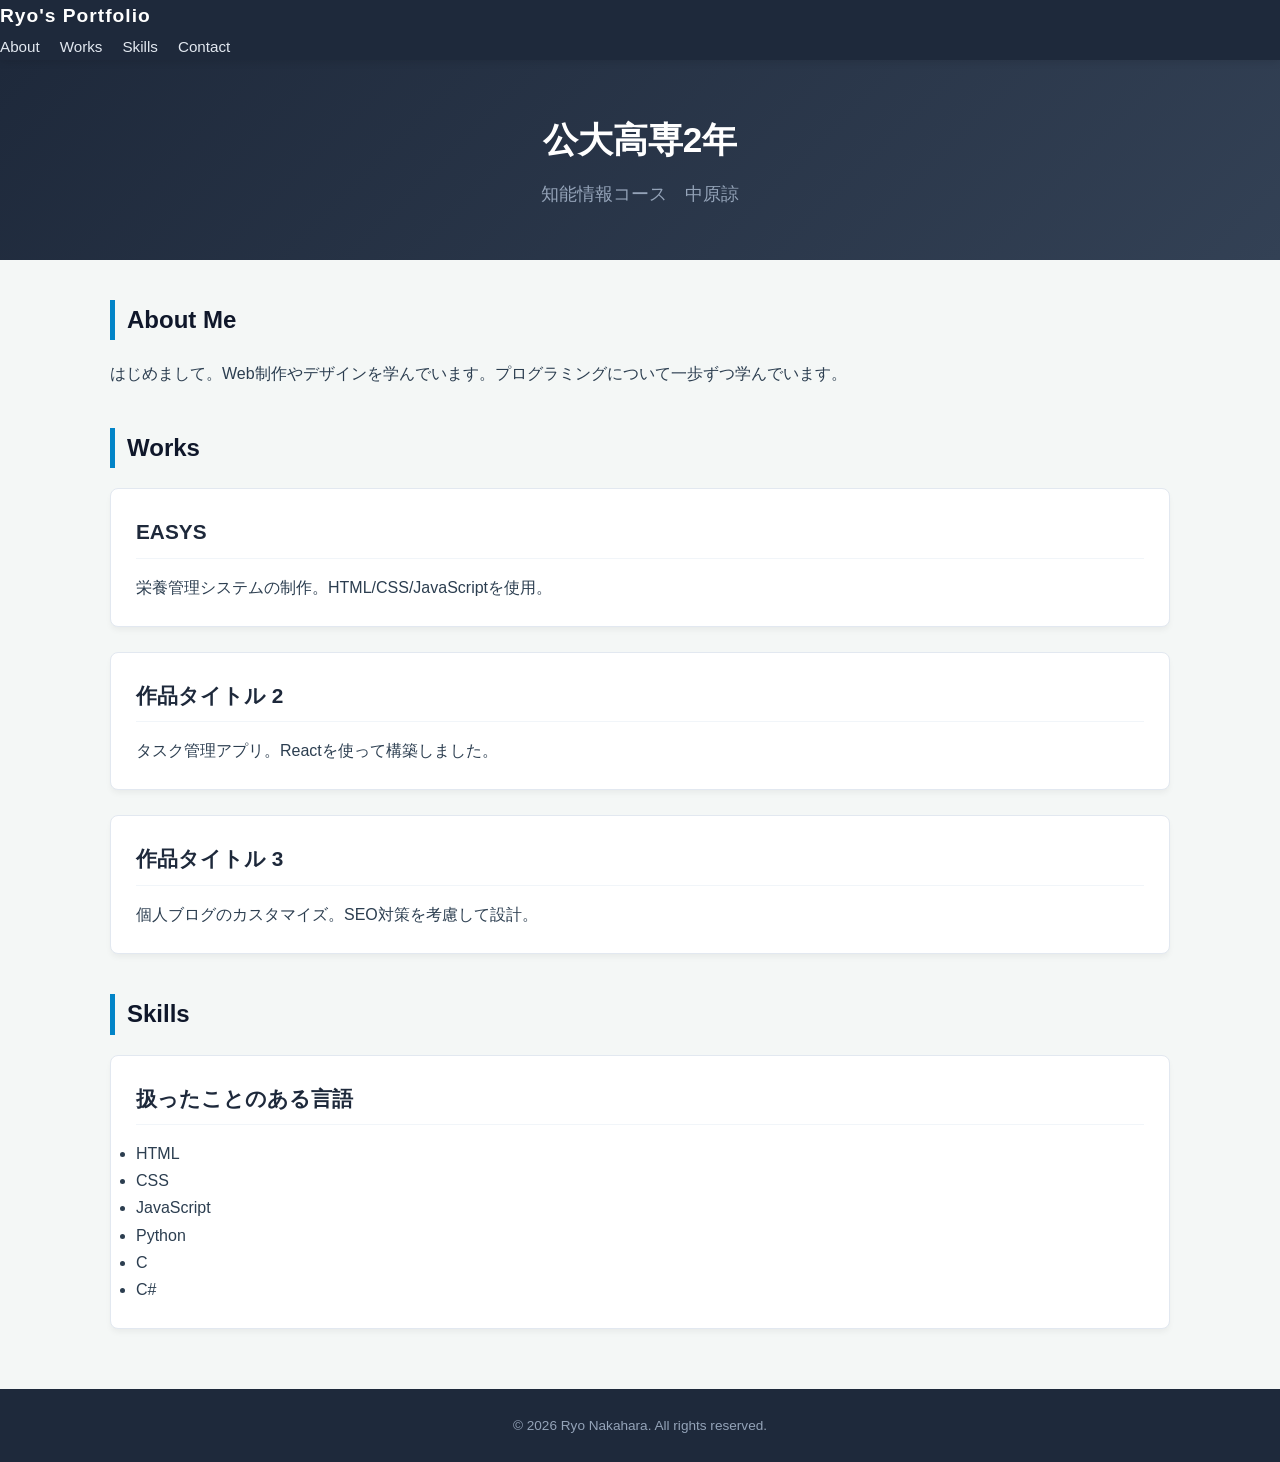
==== portfolio.html @ 04381185 "update contact" ====
<!DOCTYPE html>
<html lang="ja">
<head>
    <meta charset="UTF-8">
    <meta name="viewport" content="width=device-width, initial-scale=1.0">
    <title>中原　諒 - Portfolio</title>
    <link rel="stylesheet" href="style.css">
</head>
<body>

    <!-- ヘッダー / ナビゲーション -->
    <header>
        <div class="logo">Ryo's Portfolio</div>
        <nav>
            <ul>
                <li><a href="#about">About</a></li>
                <li><a href="#works">Works</a></li>
                <li><a href="#skills">Skills</a></li>
                <li><a href="#contact">Contact</a></li>
            </ul>
        </nav>
    </header>

    <!-- メインビジュアル -->
    <section class="hero">
        <h1>公大高専2年</h1>
        <p>知能情報コース　中原諒</p>
    </section>

    <!-- 自己紹介 (About) -->
    <section id="about" class="section">
        <h2>About Me</h2>
        <div class="about-content">
            <p>はじめまして。Web制作やデザインを学んでいます。プログラミングについて一歩ずつ学んでいます。</p>
        </div>
    </section>

    <!-- 実績・作品 (Works) -->
    <section id="works" class="section">
        <h2>Works</h2>
        <div class="grid">
            <div class="card">
                <div class="card-img"></div>
                <h3>EASYS</h3>
                <p>栄養管理システムの制作。HTML/CSS/JavaScriptを使用。</p>
            </div>
            <div class="card">
                <div class="card-img"></div>
                <h3>作品タイトル 2</h3>
                <p>タスク管理アプリ。Reactを使って構築しました。</p>
            </div>
            <div class="card">
                <div class="card-img"></div>
                <h3>作品タイトル 3</h3>
                <p>個人ブログのカスタマイズ。SEO対策を考慮して設計。</p>
            </div>
        </div>
    </section>

    <!-- スキル (Skills) -->
    <section id="skills" class="section">
        <h2>Skills</h2>
        <div class="card">
            <h3>扱ったことのある言語</h3>
            <ul class="skills-list">
                <li>HTML</li>
                <li>CSS</li>
                <li>JavaScript</li>
                <li>Python</li>
                <li>C</li>
                <li>C#</li>
            </ul>
        </div>
    </section>


    <!-- フッター -->
    <footer>
        <p>&copy; 2026  Ryo Nakahara. All rights reserved.</p>
    </footer>

</body>
</html>
---- style.css ----
/* 全体初期化と基本設定 */
* {
    margin: 0;
    padding: 0;
    box-sizing: border-box;
}

body {
    font-family: -apple-system, BlinkMacSystemFont, "Segoe UI", Roboto, "Helvetica Neue", Arial, sans-serif;
    line-height: 1.7;
    color: #2c3e50;
    background-color: #f4f7f6;
}

a {
    color: #0066cc;
    text-decoration: none;
}

a:hover {
    text-decoration: underline;
}

/* ヘッダー */
header {
    background-color: #1e293b;
    color: #ffffff;
    position: sticky;
    top: 0;
    z-index: 100;
    box-shadow: 0 2px 8px rgba(0,0,0,0.1);
}

.header-inner {
    max-width: 1100px;
    margin: 0 auto;
    padding: 15px 20px;
    display: flex;
    justify-content: space-between;
    align-items: center;
}

.logo {
    font-size: 1.2rem;
    font-weight: bold;
    letter-spacing: 1px;
}

nav ul {
    display: flex;
    list-style: none;
    gap: 20px;
}

nav a {
    color: #e2e8f0;
    font-size: 0.95rem;
    font-weight: 500;
}

nav a:hover {
    color: #38bdf8;
    text-decoration: none;
}

/* ヒーローセクション */
.hero {
    background: linear-gradient(135deg, #1e293b, #334155);
    color: #ffffff;
    text-align: center;
    padding: 50px 20px;
}

.hero h1 {
    font-size: 2.2rem;
    margin-bottom: 10px;
}

.hero p {
    font-size: 1.1rem;
    color: #94a3b8;
}

/* セクション設定 */
.section {
    max-width: 1100px;
    margin: 40px auto;
    padding: 0 20px;
}

.section h2 {
    font-size: 1.5rem;
    color: #0f172a;
    border-left: 5px solid #0284c7;
    padding-left: 12px;
    margin-bottom: 20px;
}

.section-intro {
    margin-bottom: 20px;
    color: #64748b;
}

/* カードスタイル */
.card {
    background: #ffffff;
    border-radius: 8px;
    padding: 25px;
    margin-bottom: 25px;
    border: 1px solid #e2e8f0;
    box-shadow: 0 4px 6px -1px rgba(0, 0, 0, 0.05);
}

.card h3 {
    font-size: 1.3rem;
    color: #1e293b;
    margin-bottom: 15px;
    border-bottom: 1px solid #f1f5f9;
    padding-bottom: 8px;
}

.card h4 {
    font-size: 1.05rem;
    color: #334155;
    margin: 15px 0 8px 0;
}

/* プロフィール */
.profile-card ul {
    list-style: none;
    margin-bottom: 15px;
}

.profile-card li {
    margin-bottom: 8px;
}

/* 補足ボックス */
.link-box, .role-box, .description-box {
    background-color: #f8fafc;
    border: 1px solid #e2e8f0;
    border-radius: 6px;
    padding: 12px 16px;
    margin-bottom: 15px;
}

/* 画像ギャラリー (4枚グリッド) */
.image-grid {
    display: grid;
    grid-template-columns: repeat(auto-fit, minmax(220px, 1fr));
    gap: 15px;
    margin-top: 15px;
}

.image-item {
    background-color: #f8fafc;
    border: 1px solid #e2e8f0;
    border-radius: 6px;
    overflow: hidden;
    text-align: center;
}

.image-item img {
    width: 100%;
    height: 150px;
    object-fit: cover;
    display: block;
    background-color: #cbd5e1;
}

.caption {
    font-size: 0.85rem;
    color: #475569;
    padding: 8px 5px;
    background-color: #ffffff;
}

/* スキルテーブル */
.skill-table {
    width: 100%;
    border-collapse: collapse;
    margin-top: 10px;
}

.skill-table th, .skill-table td {
    border: 1px solid #e2e8f0;
    padding: 10px 12px;
    text-align: left;
    font-size: 0.95rem;
}

.skill-table th {
    background-color: #f1f5f9;
    color: #334155;
    font-weight: 600;
}

.skill-table td strong {
    color: #0f172a;
}

/* フッター */
footer {
    text-align: center;
    padding: 25px;
    background-color: #1e293b;
    color: #94a3b8;
    font-size: 0.85rem;
    margin-top: 60px;
}

/* レスポンシブ調整（スマホ対応） */
@media (max-width: 640px) {
    .header-inner {
        flex-direction: column;
        gap: 10px;
    }
    .skill-table th, .skill-table td {
        display: block;
        width: 100%;
    }
    .skill-table tr {
        margin-bottom: 15px;
        display: block;
        border-bottom: 2px solid #cbd5e1;
    }
}
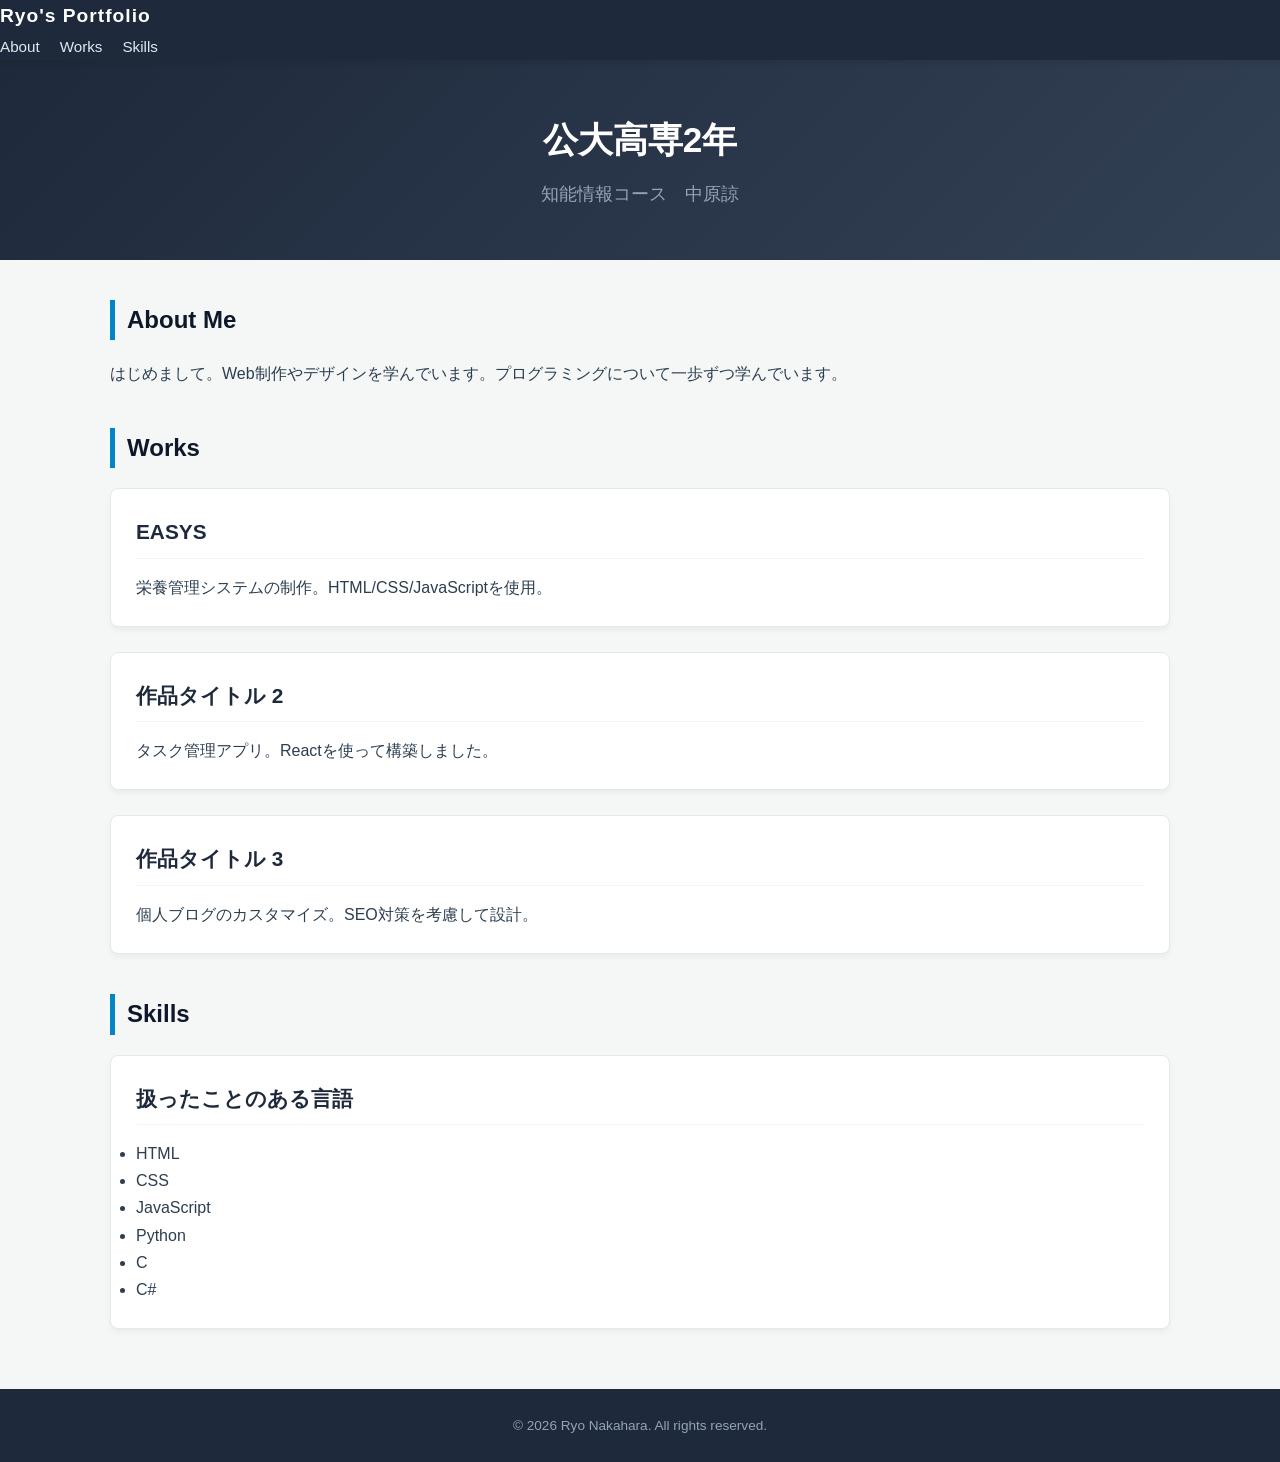
==== commit ff07dce5: "update" ====
--- a/portfolio.html
+++ b/portfolio.html
@@ -16,7 +16,6 @@
                 <li><a href="#about">About</a></li>
                 <li><a href="#works">Works</a></li>
                 <li><a href="#skills">Skills</a></li>
-                <li><a href="#contact">Contact</a></li>
             </ul>
         </nav>
     </header>
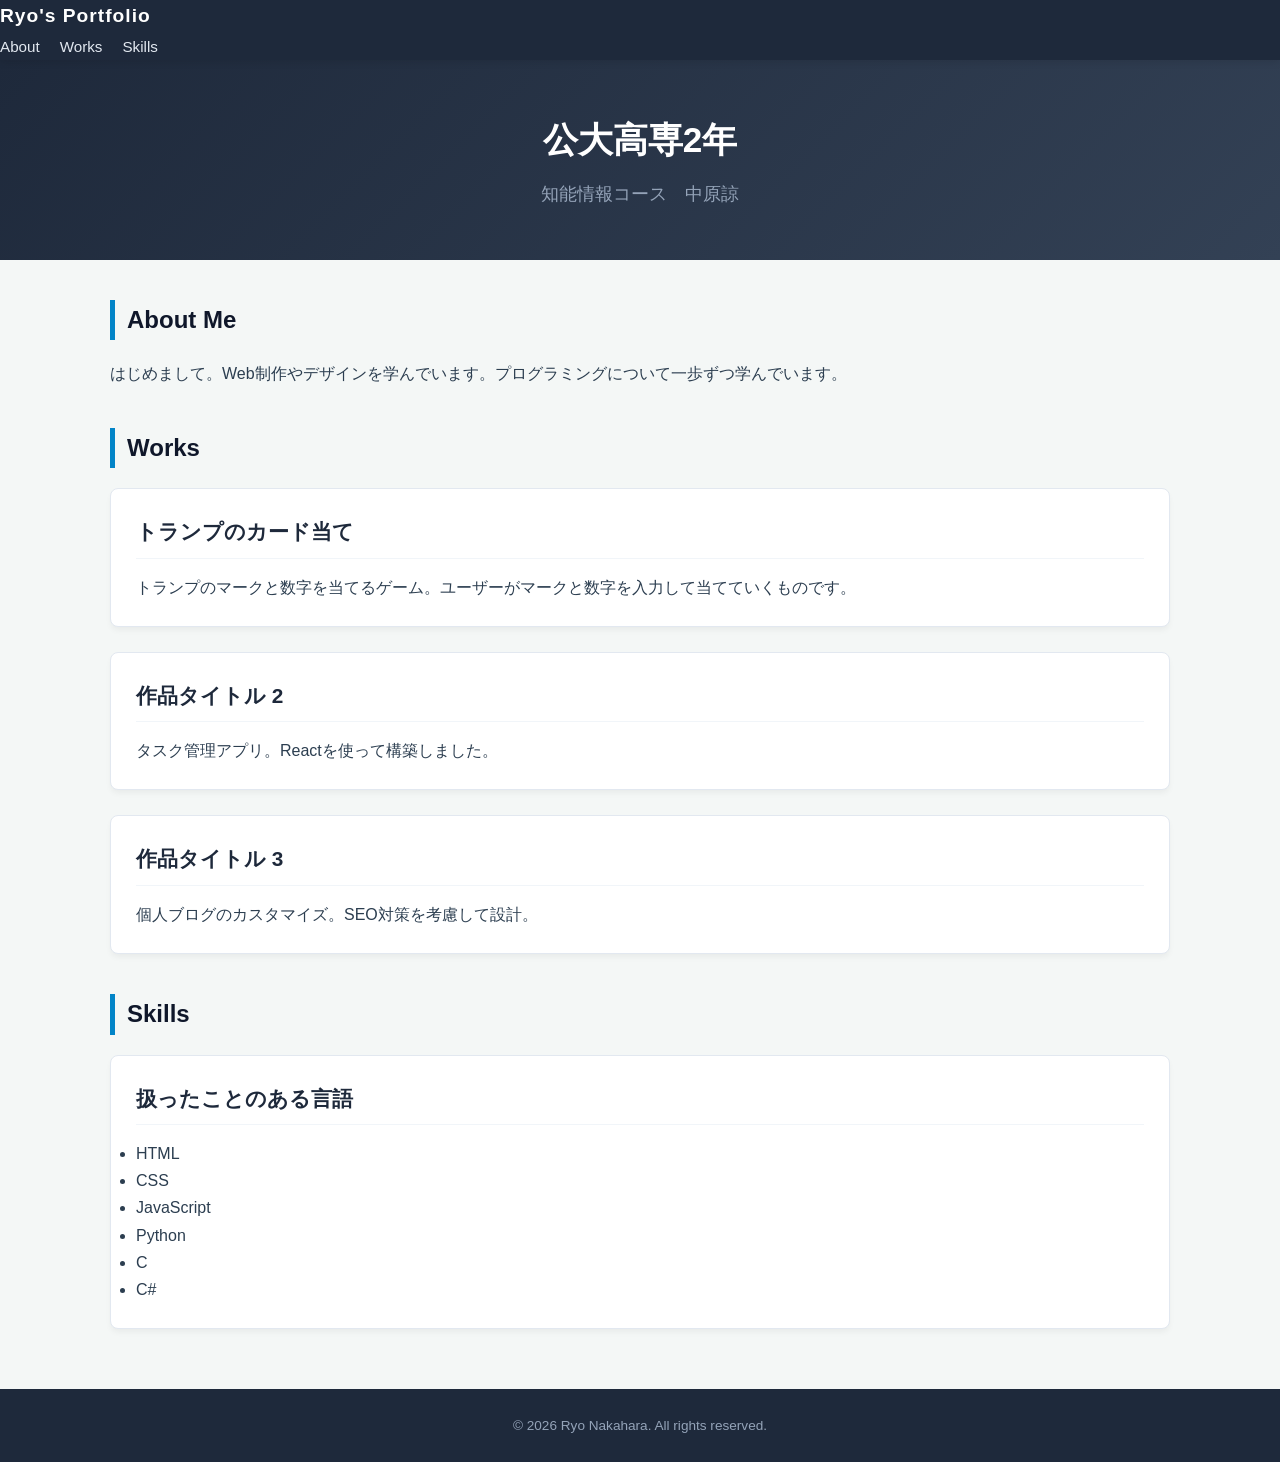
==== commit b7872531: "update portfolio works" ====
--- a/portfolio.html
+++ b/portfolio.html
@@ -40,8 +40,8 @@
         <div class="grid">
             <div class="card">
                 <div class="card-img"></div>
-                <h3>EASYS</h3>
-                <p>栄養管理システムの制作。HTML/CSS/JavaScriptを使用。</p>
+                <h3>トランプのカード当て</h3>
+                <p>トランプのマークと数字を当てるゲーム。ユーザーがマークと数字を入力して当てていくものです。</p>
             </div>
             <div class="card">
                 <div class="card-img"></div>
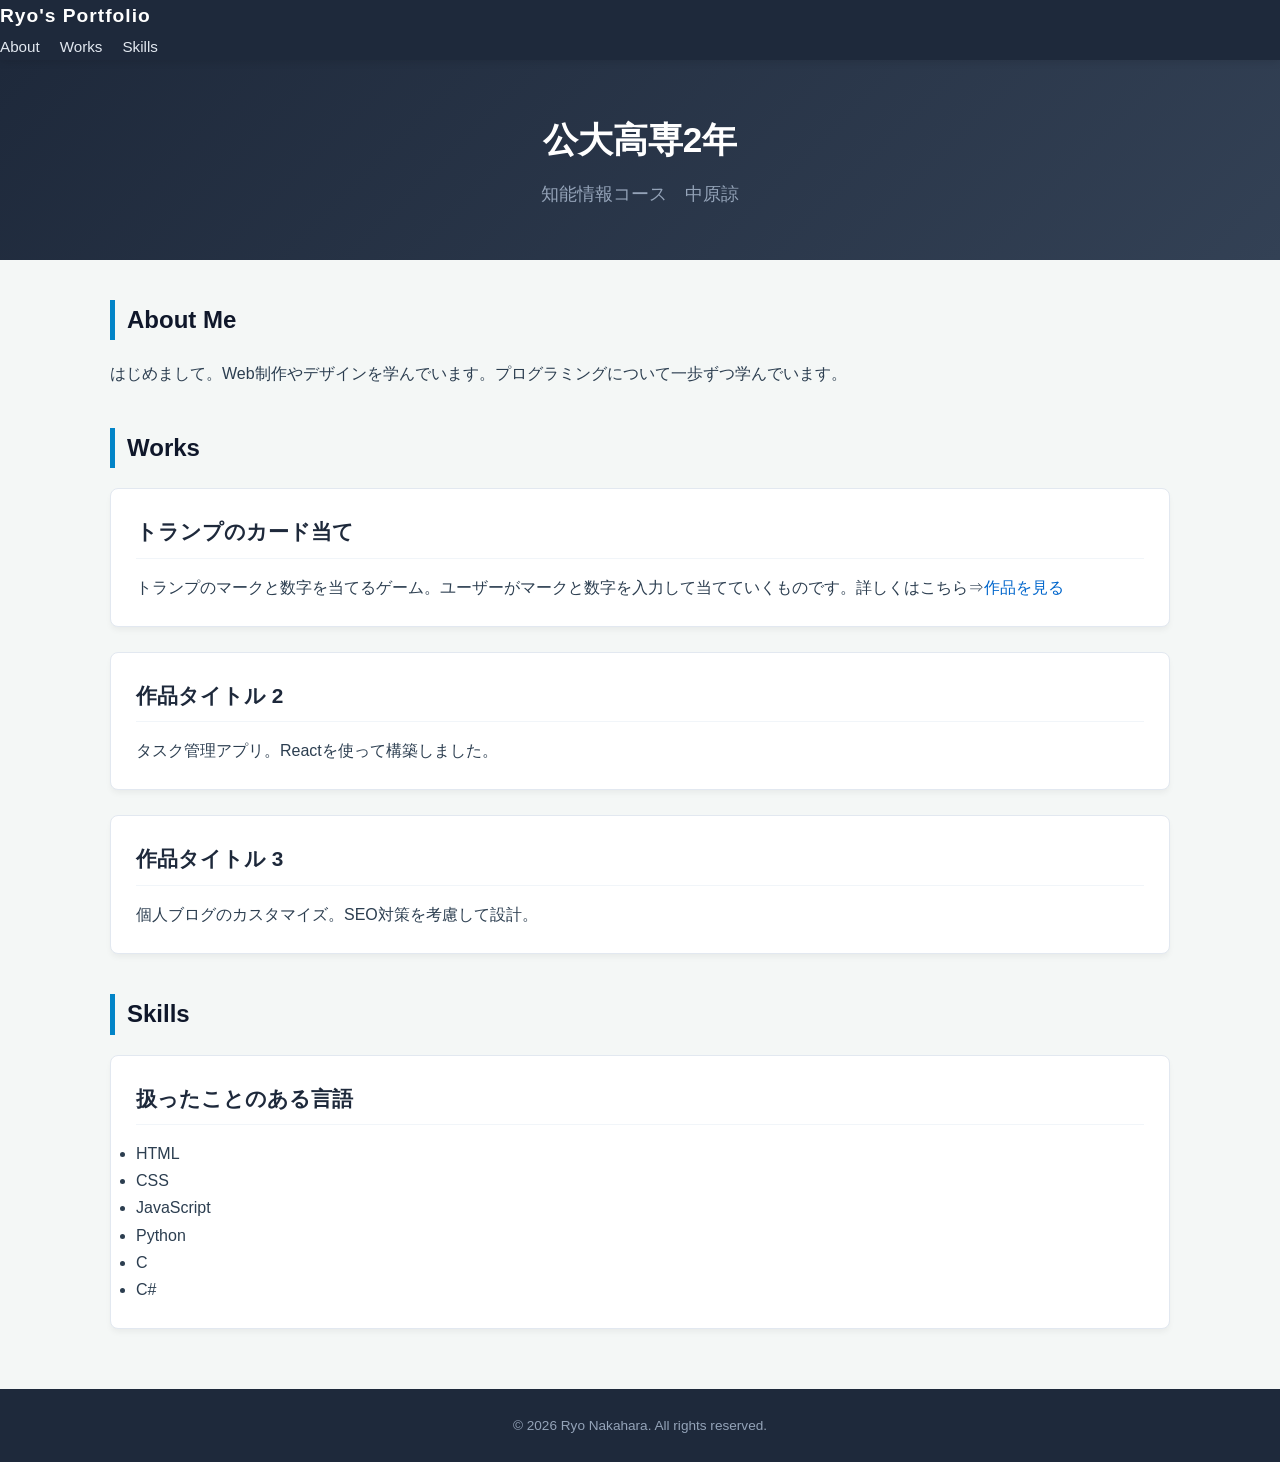
==== commit 970fb957: "update portfolio works" ====
--- a/portfolio.html
+++ b/portfolio.html
@@ -41,7 +41,7 @@
             <div class="card">
                 <div class="card-img"></div>
                 <h3>トランプのカード当て</h3>
-                <p>トランプのマークと数字を当てるゲーム。ユーザーがマークと数字を入力して当てていくものです。</p>
+                <p>トランプのマークと数字を当てるゲーム。ユーザーがマークと数字を入力して当てていくものです。詳しくはこちら⇒<a href="https://colab.research.google.com/drive/1Tp3olxWokkEjuLYhzThEIIAeQXGuQ2Hz?hl=ja#scrollTo=s26Eh7L6kZgz">作品を見る</a></p>
             </div>
             <div class="card">
                 <div class="card-img"></div>
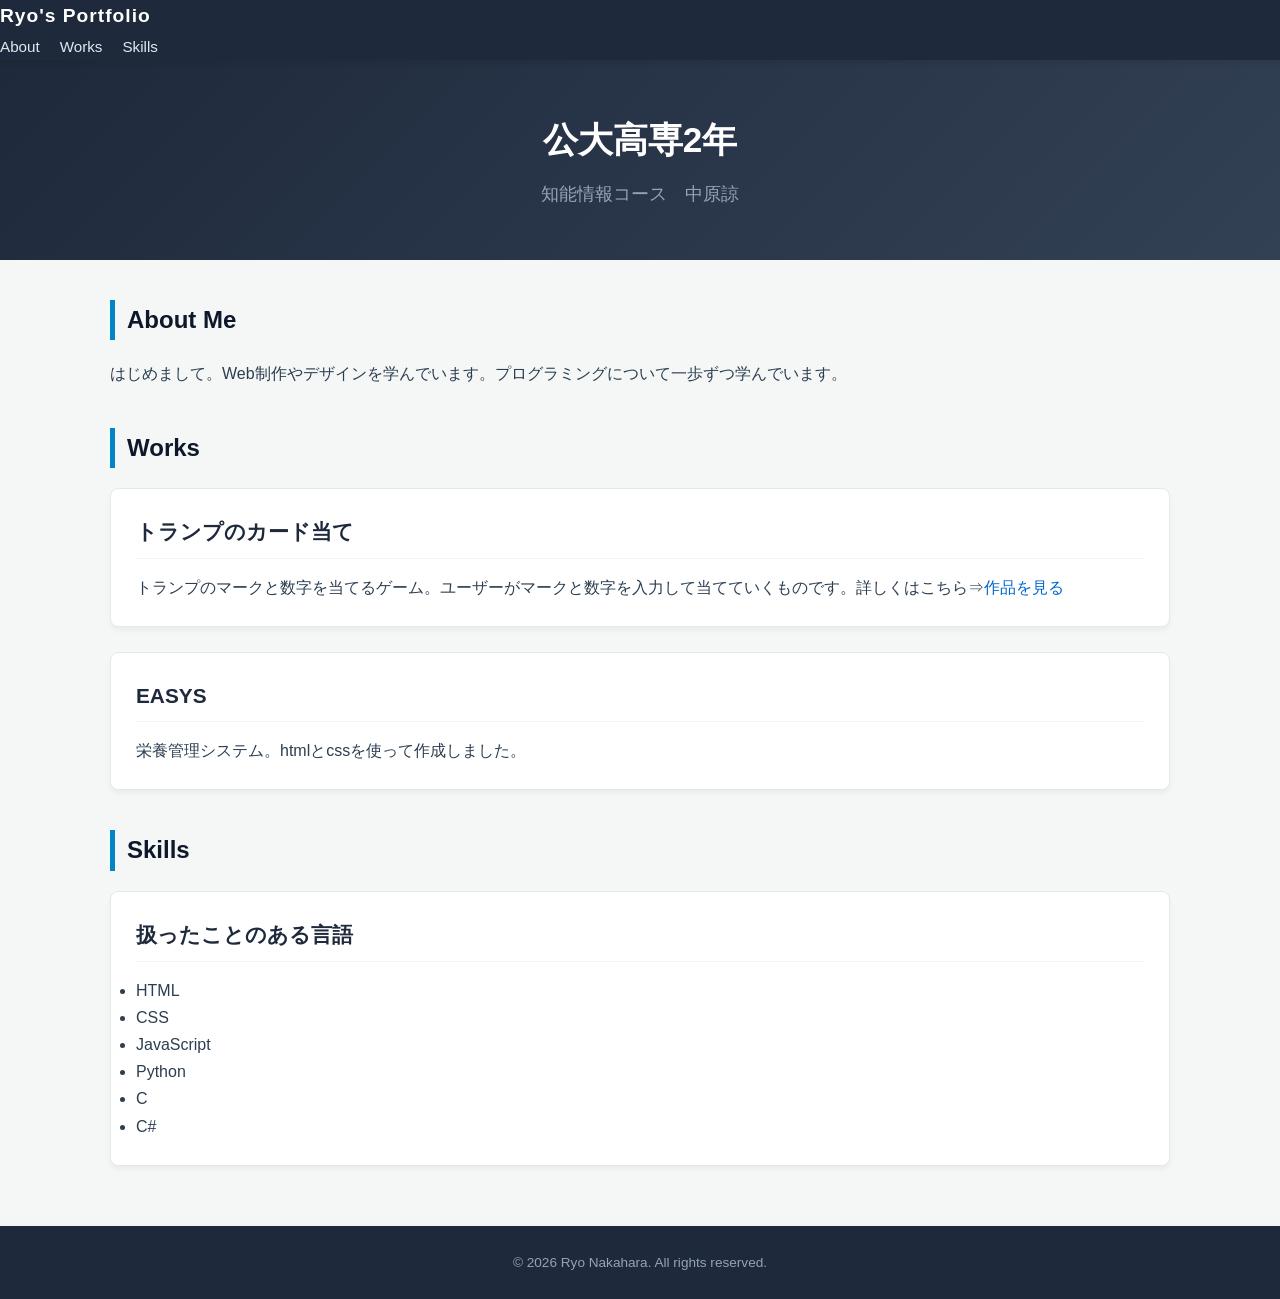
==== commit afc9aa6c: "update portfolio works2" ====
--- a/portfolio.html
+++ b/portfolio.html
@@ -45,13 +45,8 @@
             </div>
             <div class="card">
                 <div class="card-img"></div>
-                <h3>作品タイトル 2</h3>
-                <p>タスク管理アプリ。Reactを使って構築しました。</p>
-            </div>
-            <div class="card">
-                <div class="card-img"></div>
-                <h3>作品タイトル 3</h3>
-                <p>個人ブログのカスタマイズ。SEO対策を考慮して設計。</p>
+                <h3>EASYS</h3>
+                <p>栄養管理システム。htmlとcssを使って作成しました。</p>
             </div>
         </div>
     </section>
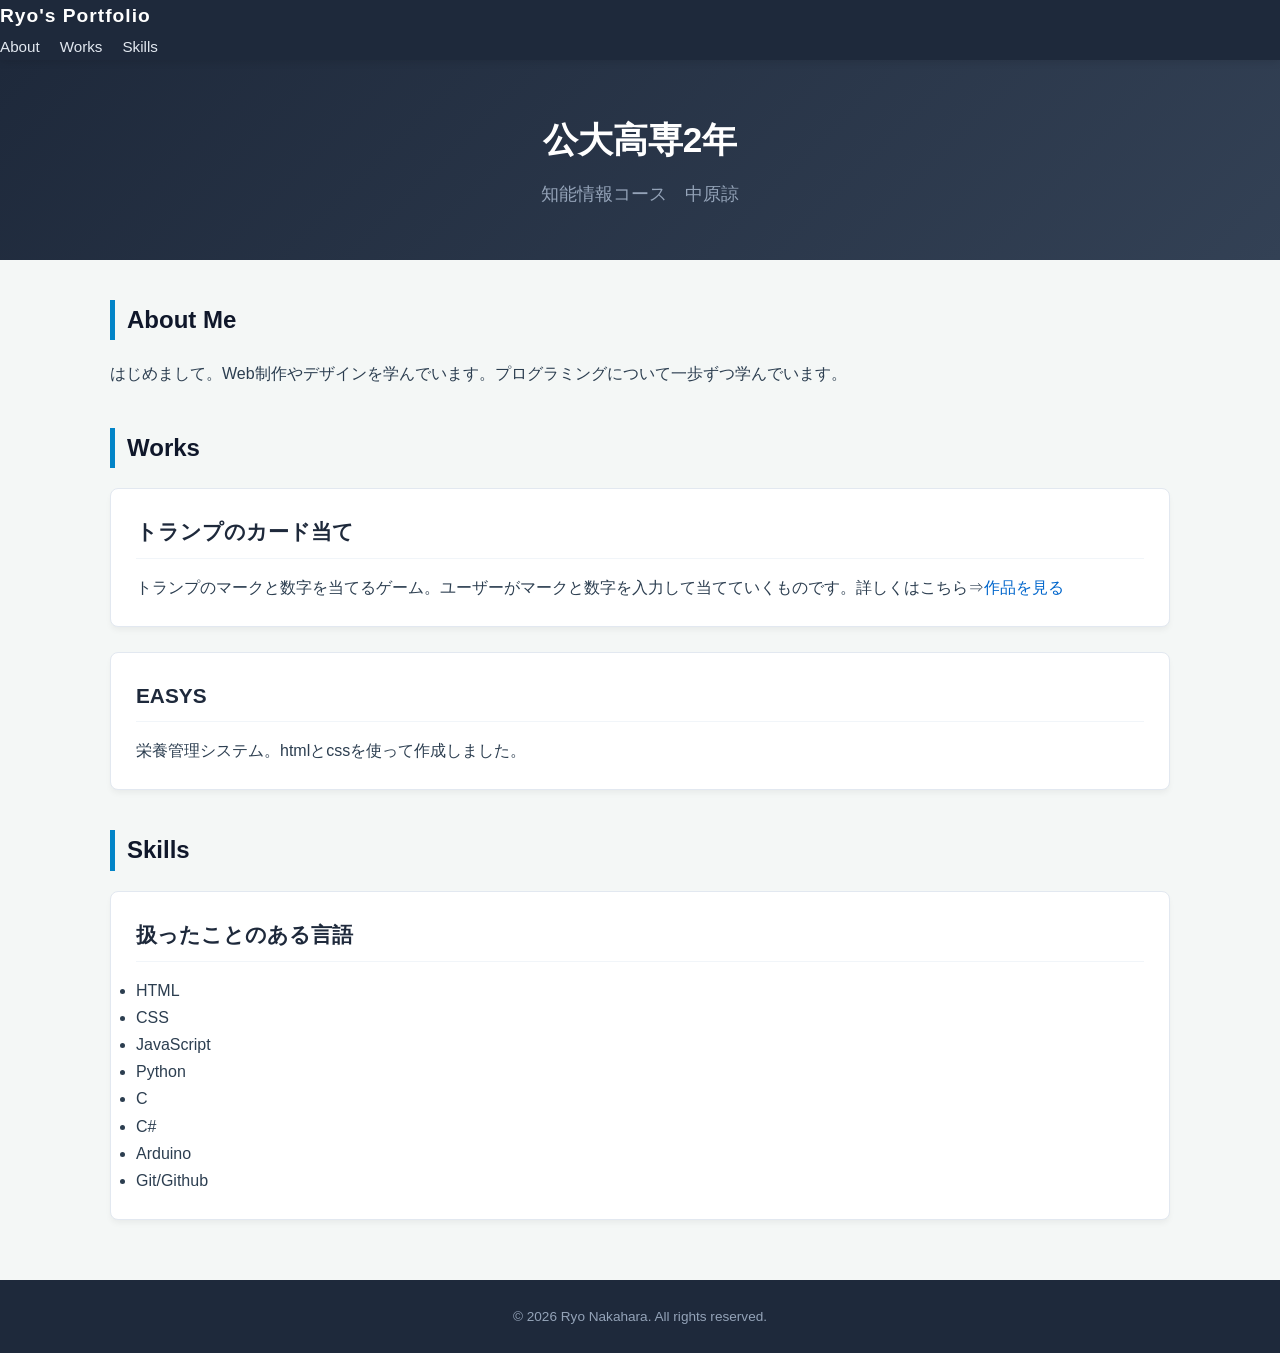
==== commit 9463c3cf: "update portfolio skills" ====
--- a/portfolio.html
+++ b/portfolio.html
@@ -63,6 +63,8 @@
                 <li>Python</li>
                 <li>C</li>
                 <li>C#</li>
+                <li>Arduino</li>
+                <li>Git/Github</li>
             </ul>
         </div>
     </section>
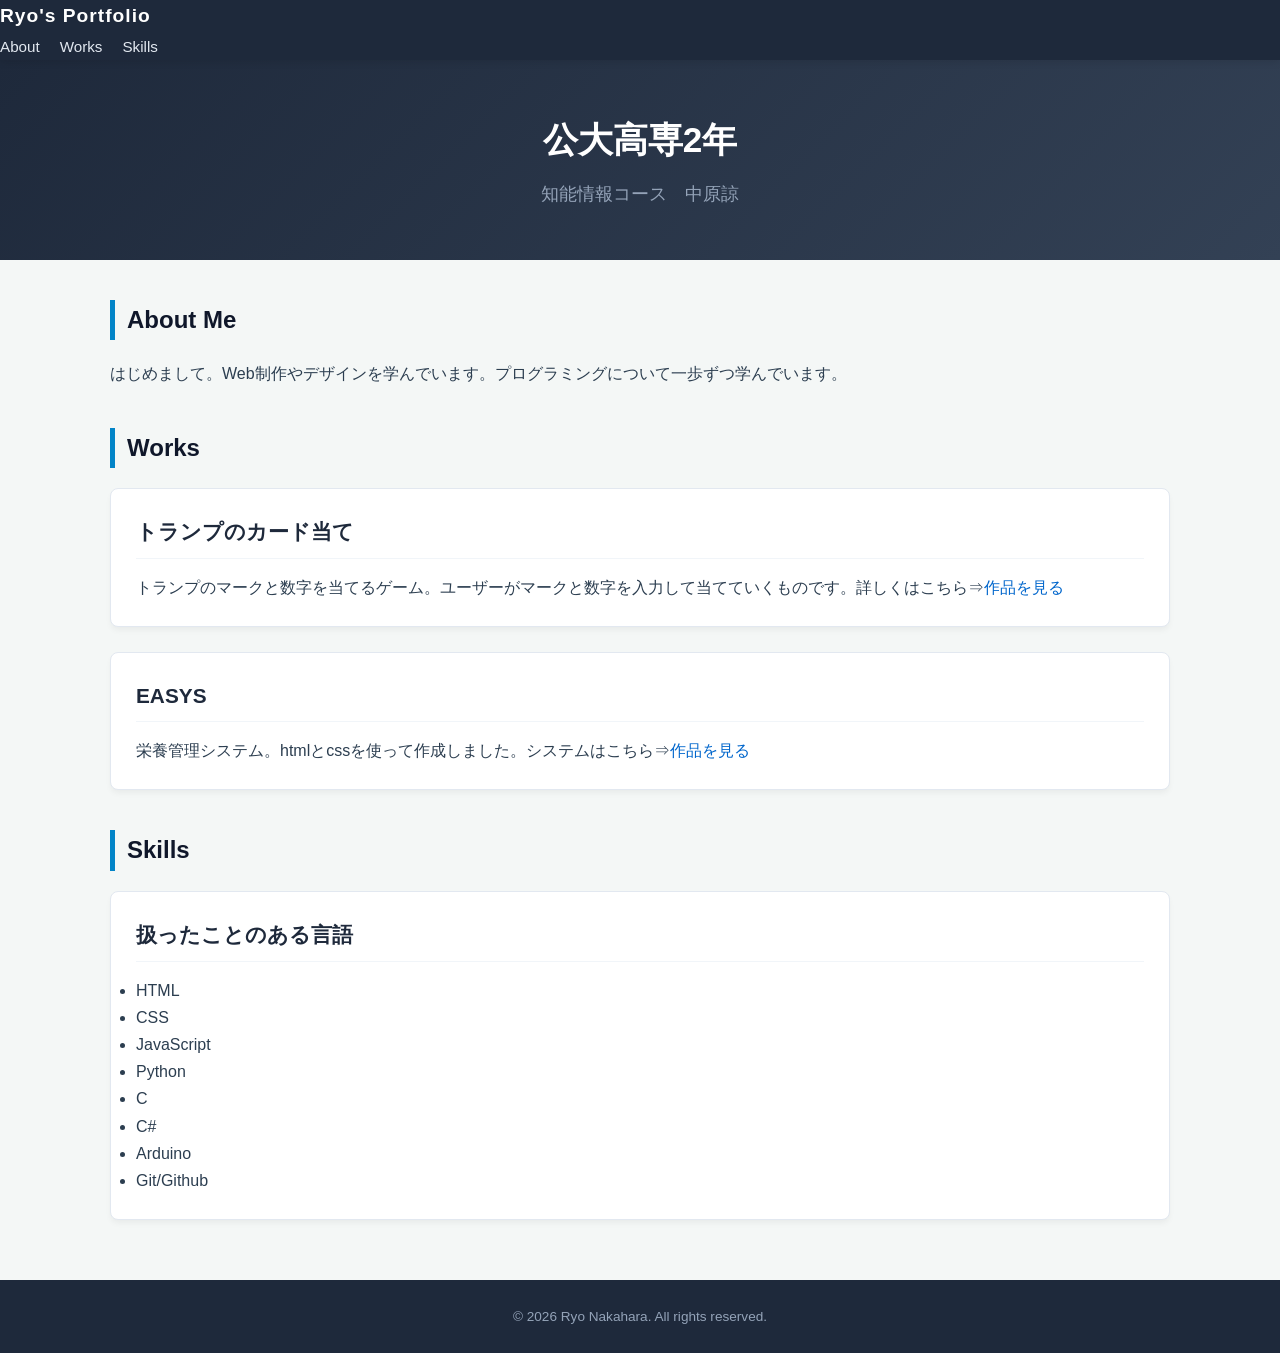
==== commit a9fb299c: "add link" ====
--- a/portfolio.html
+++ b/portfolio.html
@@ -46,7 +46,7 @@
             <div class="card">
                 <div class="card-img"></div>
                 <h3>EASYS</h3>
-                <p>栄養管理システム。htmlとcssを使って作成しました。</p>
+                <p>栄養管理システム。htmlとcssを使って作成しました。システムはこちら⇒<a href="https://tak0yaki01c.github.io/kws-easys/" target="_blank">作品を見る</a></p>
             </div>
         </div>
     </section>
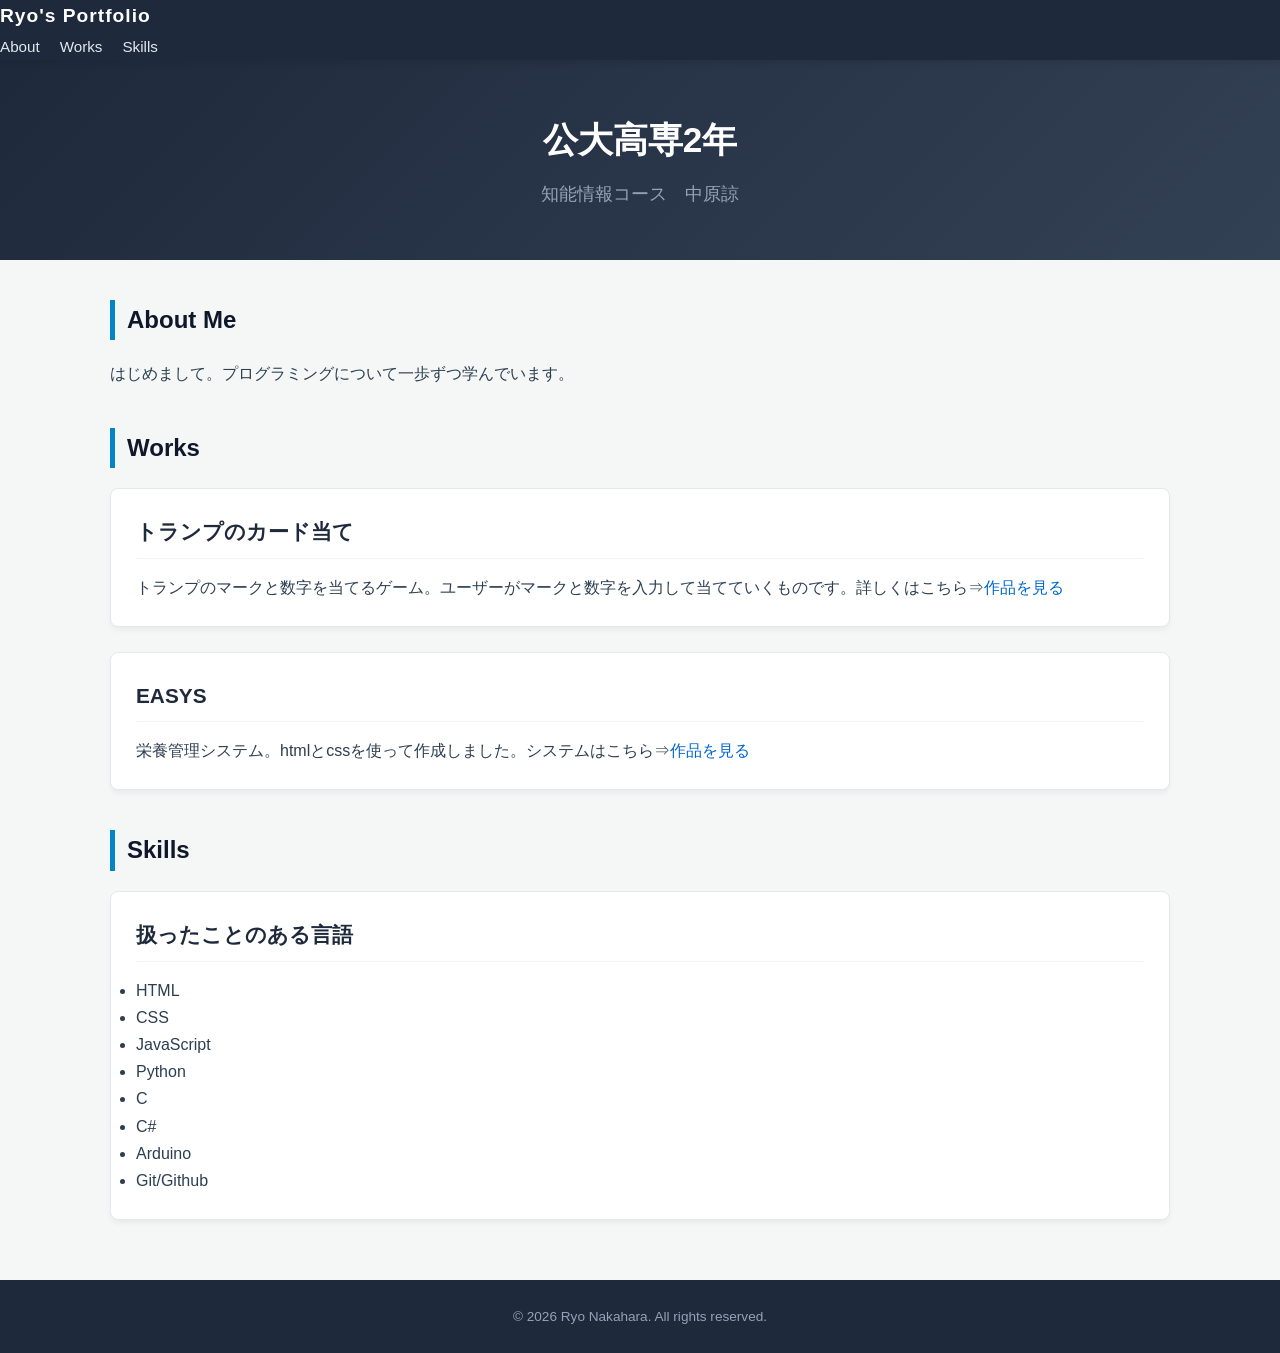
==== commit 633a9757: "change about" ====
--- a/portfolio.html
+++ b/portfolio.html
@@ -30,7 +30,7 @@
     <section id="about" class="section">
         <h2>About Me</h2>
         <div class="about-content">
-            <p>はじめまして。Web制作やデザインを学んでいます。プログラミングについて一歩ずつ学んでいます。</p>
+            <p>はじめまして。プログラミングについて一歩ずつ学んでいます。</p>
         </div>
     </section>
 
